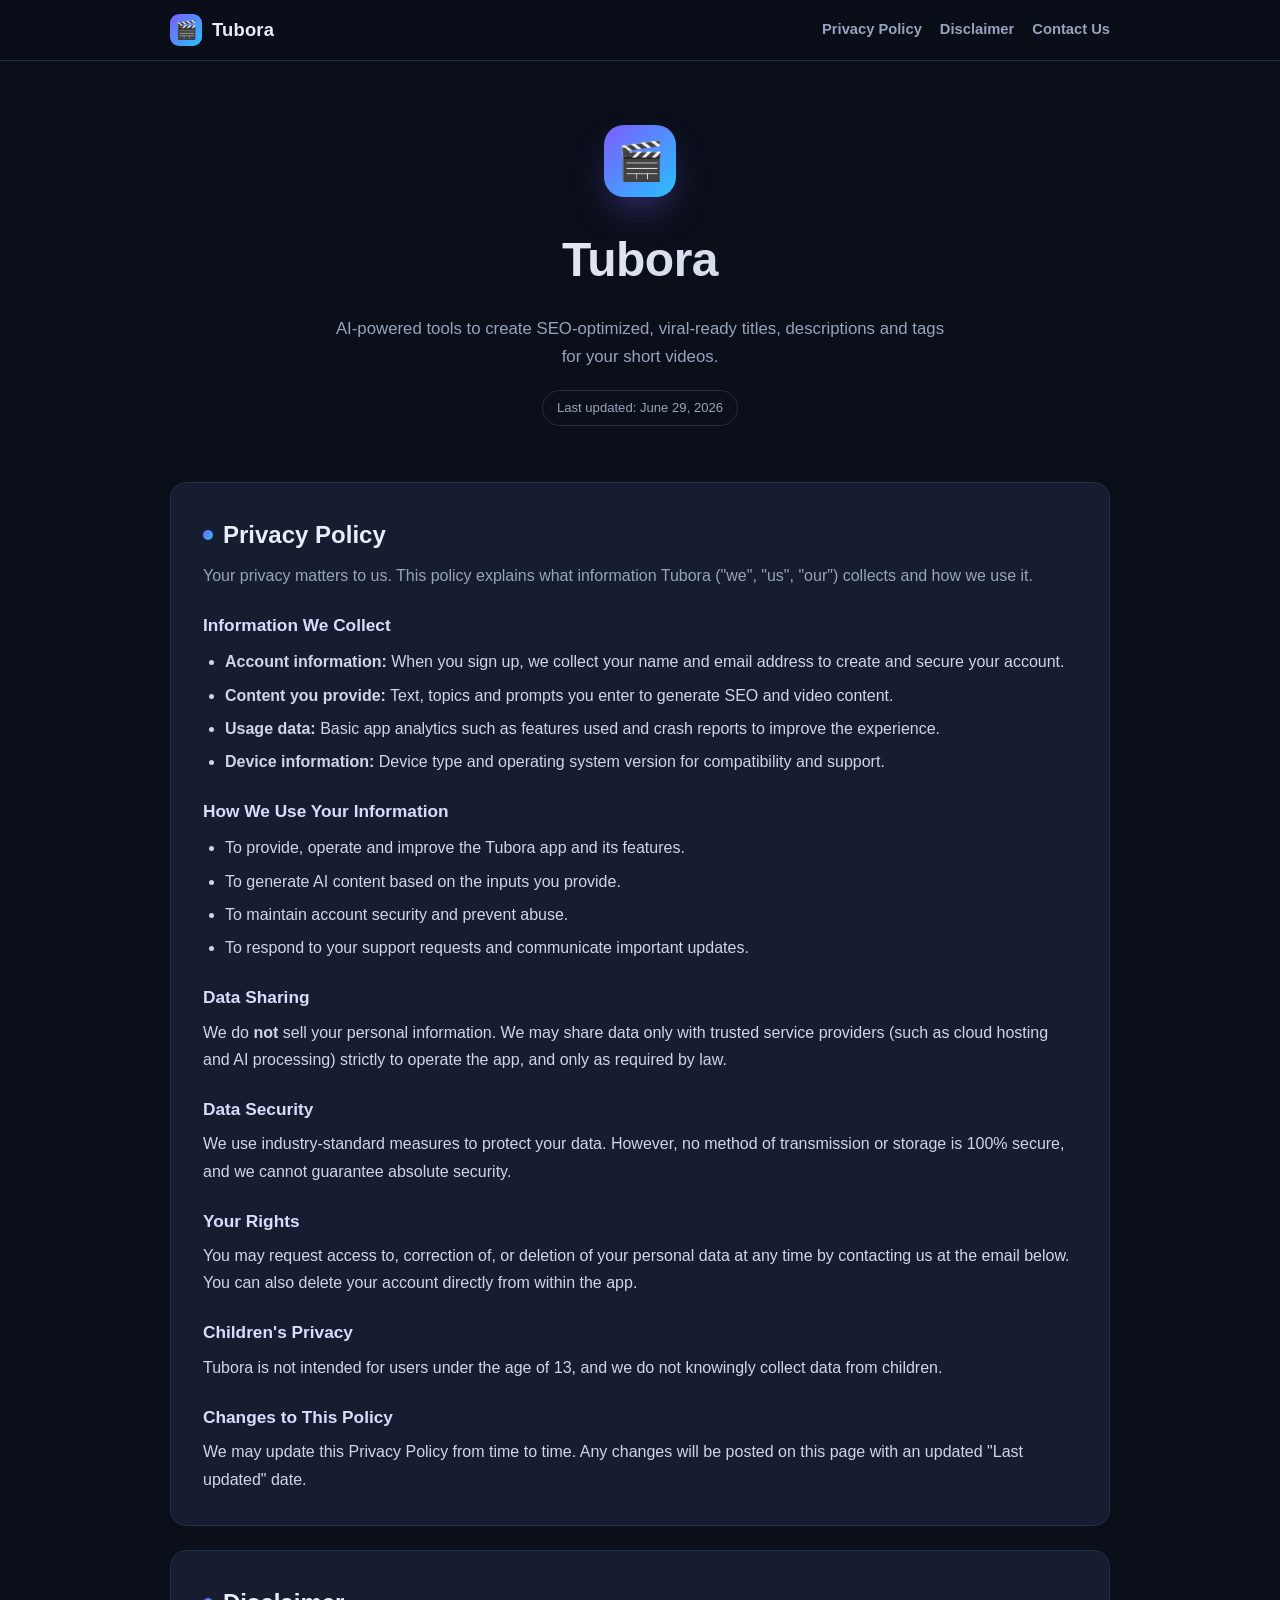
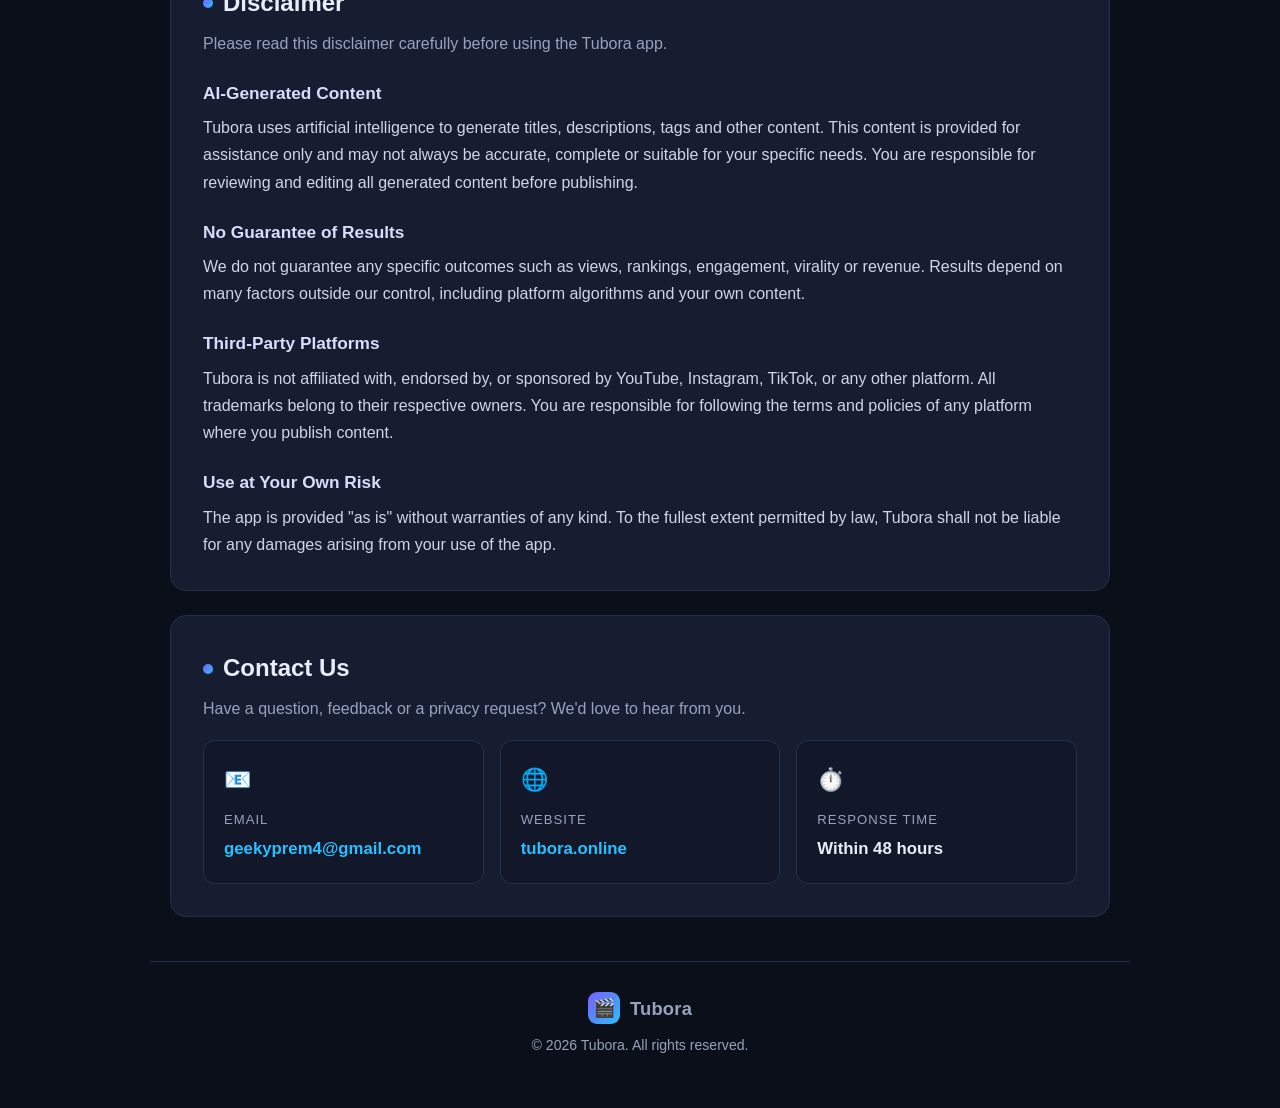
==== index.html @ b8949e13 "Initial commit: Tubora privacy policy, disclaimer & contact page" ====
<!DOCTYPE html>
<html lang="en">
<head>
  <meta charset="UTF-8" />
  <meta name="viewport" content="width=device-width, initial-scale=1.0" />
  <title>Tubora — Privacy Policy, Disclaimer & Contact</title>
  <meta name="description" content="Tubora official page — Privacy Policy, Disclaimer and Contact information for the Tubora app." />
  <link rel="icon" href="data:image/svg+xml,<svg xmlns='http://www.w3.org/2000/svg' viewBox='0 0 100 100'><text y='.9em' font-size='90'>🎬</text></svg>" />
  <style>
    :root {
      --bg: #0b0f1a;
      --bg-soft: #121829;
      --card: #161d31;
      --border: #243049;
      --text: #e8edf7;
      --muted: #97a3bd;
      --brand: #7c5cff;
      --brand-2: #28c0ff;
      --radius: 16px;
    }
    * { box-sizing: border-box; margin: 0; padding: 0; }
    html { scroll-behavior: smooth; }
    body {
      font-family: -apple-system, BlinkMacSystemFont, "Segoe UI", Roboto, Helvetica, Arial, sans-serif;
      background: var(--bg);
      color: var(--text);
      line-height: 1.7;
      -webkit-font-smoothing: antialiased;
    }
    a { color: var(--brand-2); text-decoration: none; }
    a:hover { text-decoration: underline; }

    /* Header / Nav */
    header {
      position: sticky;
      top: 0;
      z-index: 50;
      backdrop-filter: blur(12px);
      background: rgba(11, 15, 26, 0.78);
      border-bottom: 1px solid var(--border);
    }
    .nav {
      max-width: 980px;
      margin: 0 auto;
      padding: 14px 20px;
      display: flex;
      align-items: center;
      justify-content: space-between;
      gap: 16px;
    }
    .brand {
      display: flex;
      align-items: center;
      gap: 10px;
      font-weight: 800;
      font-size: 1.15rem;
      letter-spacing: 0.2px;
    }
    .brand .logo {
      width: 32px; height: 32px;
      border-radius: 9px;
      background: linear-gradient(135deg, var(--brand), var(--brand-2));
      display: grid; place-items: center;
      font-size: 18px;
    }
    .nav-links { display: flex; gap: 18px; flex-wrap: wrap; }
    .nav-links a { color: var(--muted); font-size: 0.92rem; font-weight: 600; }
    .nav-links a:hover { color: var(--text); text-decoration: none; }

    /* Hero */
    .hero {
      max-width: 980px;
      margin: 0 auto;
      padding: 64px 20px 36px;
      text-align: center;
    }
    .hero .logo-big {
      width: 72px; height: 72px;
      border-radius: 20px;
      background: linear-gradient(135deg, var(--brand), var(--brand-2));
      display: grid; place-items: center;
      font-size: 38px;
      margin: 0 auto 22px;
      box-shadow: 0 18px 40px -16px rgba(124, 92, 255, 0.7);
    }
    .hero h1 {
      font-size: clamp(2rem, 5vw, 3rem);
      font-weight: 800;
      letter-spacing: -0.5px;
      background: linear-gradient(135deg, #fff, #b9c4dd);
      -webkit-background-clip: text;
      background-clip: text;
      -webkit-text-fill-color: transparent;
    }
    .hero p {
      color: var(--muted);
      max-width: 620px;
      margin: 14px auto 0;
      font-size: 1.05rem;
    }
    .updated {
      display: inline-block;
      margin-top: 18px;
      padding: 6px 14px;
      border: 1px solid var(--border);
      border-radius: 999px;
      color: var(--muted);
      font-size: 0.82rem;
    }

    /* Sections */
    main { max-width: 980px; margin: 0 auto; padding: 20px; }
    section {
      background: var(--card);
      border: 1px solid var(--border);
      border-radius: var(--radius);
      padding: 32px;
      margin-bottom: 24px;
      scroll-margin-top: 90px;
    }
    section h2 {
      font-size: 1.5rem;
      margin-bottom: 6px;
      display: flex; align-items: center; gap: 10px;
    }
    section h2 .dot {
      width: 10px; height: 10px; border-radius: 50%;
      background: linear-gradient(135deg, var(--brand), var(--brand-2));
    }
    section h3 { margin: 22px 0 6px; font-size: 1.08rem; color: #d7defc; }
    section p, section li { color: #cdd6ea; }
    section ul { margin: 8px 0 8px 22px; }
    section li { margin-bottom: 6px; }
    .lead { color: var(--muted); margin-bottom: 8px; }

    /* Contact */
    .contact-grid {
      display: grid;
      grid-template-columns: repeat(auto-fit, minmax(220px, 1fr));
      gap: 16px;
      margin-top: 18px;
    }
    .contact-card {
      background: var(--bg-soft);
      border: 1px solid var(--border);
      border-radius: 12px;
      padding: 20px;
    }
    .contact-card .icon { font-size: 22px; margin-bottom: 10px; }
    .contact-card .label { color: var(--muted); font-size: 0.82rem; text-transform: uppercase; letter-spacing: 1px; }
    .contact-card .value { font-weight: 700; font-size: 1.05rem; margin-top: 4px; word-break: break-word; }

    footer {
      max-width: 980px;
      margin: 0 auto;
      padding: 30px 20px 50px;
      text-align: center;
      color: var(--muted);
      font-size: 0.88rem;
      border-top: 1px solid var(--border);
    }
    footer .brand { justify-content: center; margin-bottom: 10px; }
  </style>
</head>
<body>
  <header>
    <nav class="nav">
      <div class="brand">
        <span class="logo">🎬</span>
        <span>Tubora</span>
      </div>
      <div class="nav-links">
        <a href="#privacy">Privacy Policy</a>
        <a href="#disclaimer">Disclaimer</a>
        <a href="#contact">Contact Us</a>
      </div>
    </nav>
  </header>

  <div class="hero">
    <div class="logo-big">🎬</div>
    <h1>Tubora</h1>
    <p>AI-powered tools to create SEO-optimized, viral-ready titles, descriptions and tags for your short videos.</p>
    <span class="updated">Last updated: June 29, 2026</span>
  </div>

  <main>
    <!-- PRIVACY POLICY -->
    <section id="privacy">
      <h2><span class="dot"></span>Privacy Policy</h2>
      <p class="lead">Your privacy matters to us. This policy explains what information Tubora ("we", "us", "our") collects and how we use it.</p>

      <h3>Information We Collect</h3>
      <ul>
        <li><strong>Account information:</strong> When you sign up, we collect your name and email address to create and secure your account.</li>
        <li><strong>Content you provide:</strong> Text, topics and prompts you enter to generate SEO and video content.</li>
        <li><strong>Usage data:</strong> Basic app analytics such as features used and crash reports to improve the experience.</li>
        <li><strong>Device information:</strong> Device type and operating system version for compatibility and support.</li>
      </ul>

      <h3>How We Use Your Information</h3>
      <ul>
        <li>To provide, operate and improve the Tubora app and its features.</li>
        <li>To generate AI content based on the inputs you provide.</li>
        <li>To maintain account security and prevent abuse.</li>
        <li>To respond to your support requests and communicate important updates.</li>
      </ul>

      <h3>Data Sharing</h3>
      <p>We do <strong>not</strong> sell your personal information. We may share data only with trusted service providers (such as cloud hosting and AI processing) strictly to operate the app, and only as required by law.</p>

      <h3>Data Security</h3>
      <p>We use industry-standard measures to protect your data. However, no method of transmission or storage is 100% secure, and we cannot guarantee absolute security.</p>

      <h3>Your Rights</h3>
      <p>You may request access to, correction of, or deletion of your personal data at any time by contacting us at the email below. You can also delete your account directly from within the app.</p>

      <h3>Children's Privacy</h3>
      <p>Tubora is not intended for users under the age of 13, and we do not knowingly collect data from children.</p>

      <h3>Changes to This Policy</h3>
      <p>We may update this Privacy Policy from time to time. Any changes will be posted on this page with an updated "Last updated" date.</p>
    </section>

    <!-- DISCLAIMER -->
    <section id="disclaimer">
      <h2><span class="dot"></span>Disclaimer</h2>
      <p class="lead">Please read this disclaimer carefully before using the Tubora app.</p>

      <h3>AI-Generated Content</h3>
      <p>Tubora uses artificial intelligence to generate titles, descriptions, tags and other content. This content is provided for assistance only and may not always be accurate, complete or suitable for your specific needs. You are responsible for reviewing and editing all generated content before publishing.</p>

      <h3>No Guarantee of Results</h3>
      <p>We do not guarantee any specific outcomes such as views, rankings, engagement, virality or revenue. Results depend on many factors outside our control, including platform algorithms and your own content.</p>

      <h3>Third-Party Platforms</h3>
      <p>Tubora is not affiliated with, endorsed by, or sponsored by YouTube, Instagram, TikTok, or any other platform. All trademarks belong to their respective owners. You are responsible for following the terms and policies of any platform where you publish content.</p>

      <h3>Use at Your Own Risk</h3>
      <p>The app is provided "as is" without warranties of any kind. To the fullest extent permitted by law, Tubora shall not be liable for any damages arising from your use of the app.</p>
    </section>

    <!-- CONTACT US -->
    <section id="contact">
      <h2><span class="dot"></span>Contact Us</h2>
      <p class="lead">Have a question, feedback or a privacy request? We'd love to hear from you.</p>

      <div class="contact-grid">
        <div class="contact-card">
          <div class="icon">📧</div>
          <div class="label">Email</div>
          <div class="value"><a href="mailto:geekyprem4@gmail.com">geekyprem4@gmail.com</a></div>
        </div>
        <div class="contact-card">
          <div class="icon">🌐</div>
          <div class="label">Website</div>
          <div class="value"><a href="https://tubora.online">tubora.online</a></div>
        </div>
        <div class="contact-card">
          <div class="icon">⏱️</div>
          <div class="label">Response Time</div>
          <div class="value">Within 48 hours</div>
        </div>
      </div>
    </section>
  </main>

  <footer>
    <div class="brand">
      <span class="logo">🎬</span>
      <span>Tubora</span>
    </div>
    <p>&copy; 2026 Tubora. All rights reserved.</p>
  </footer>
</body>
</html>
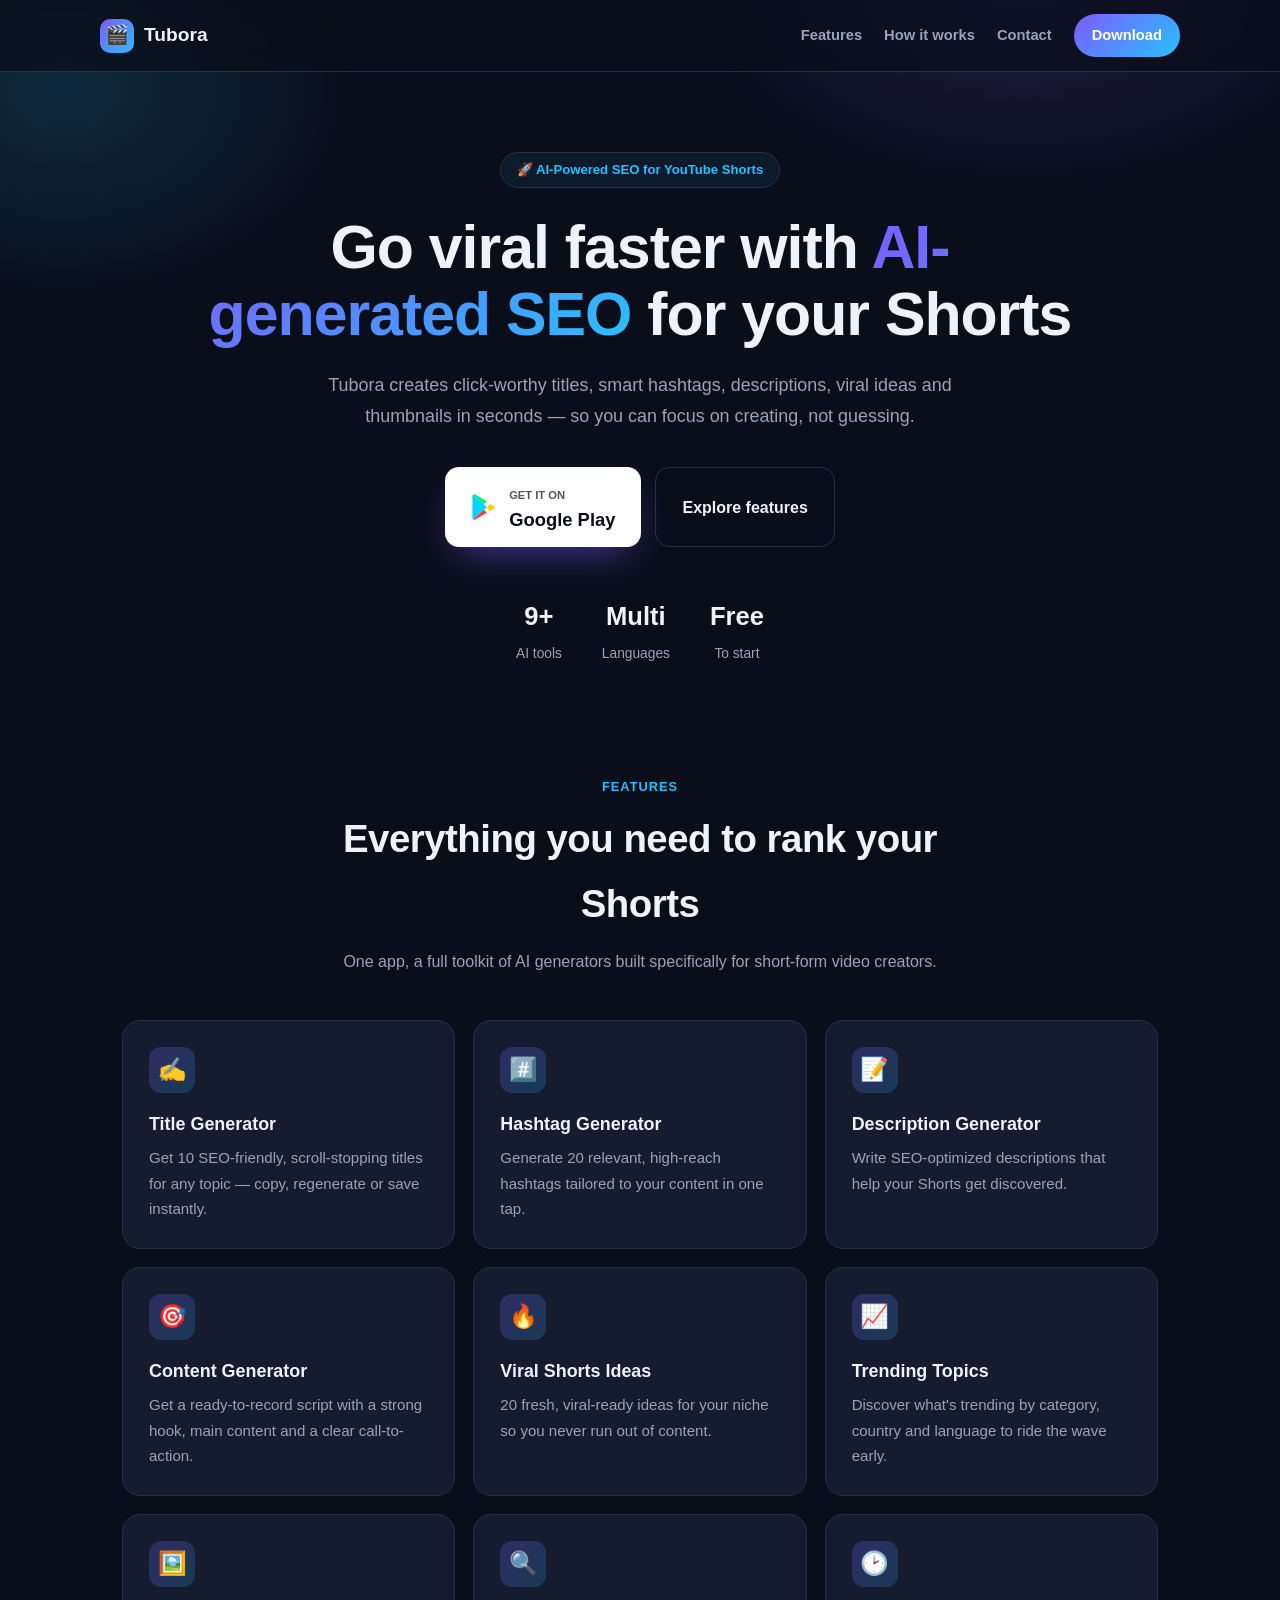
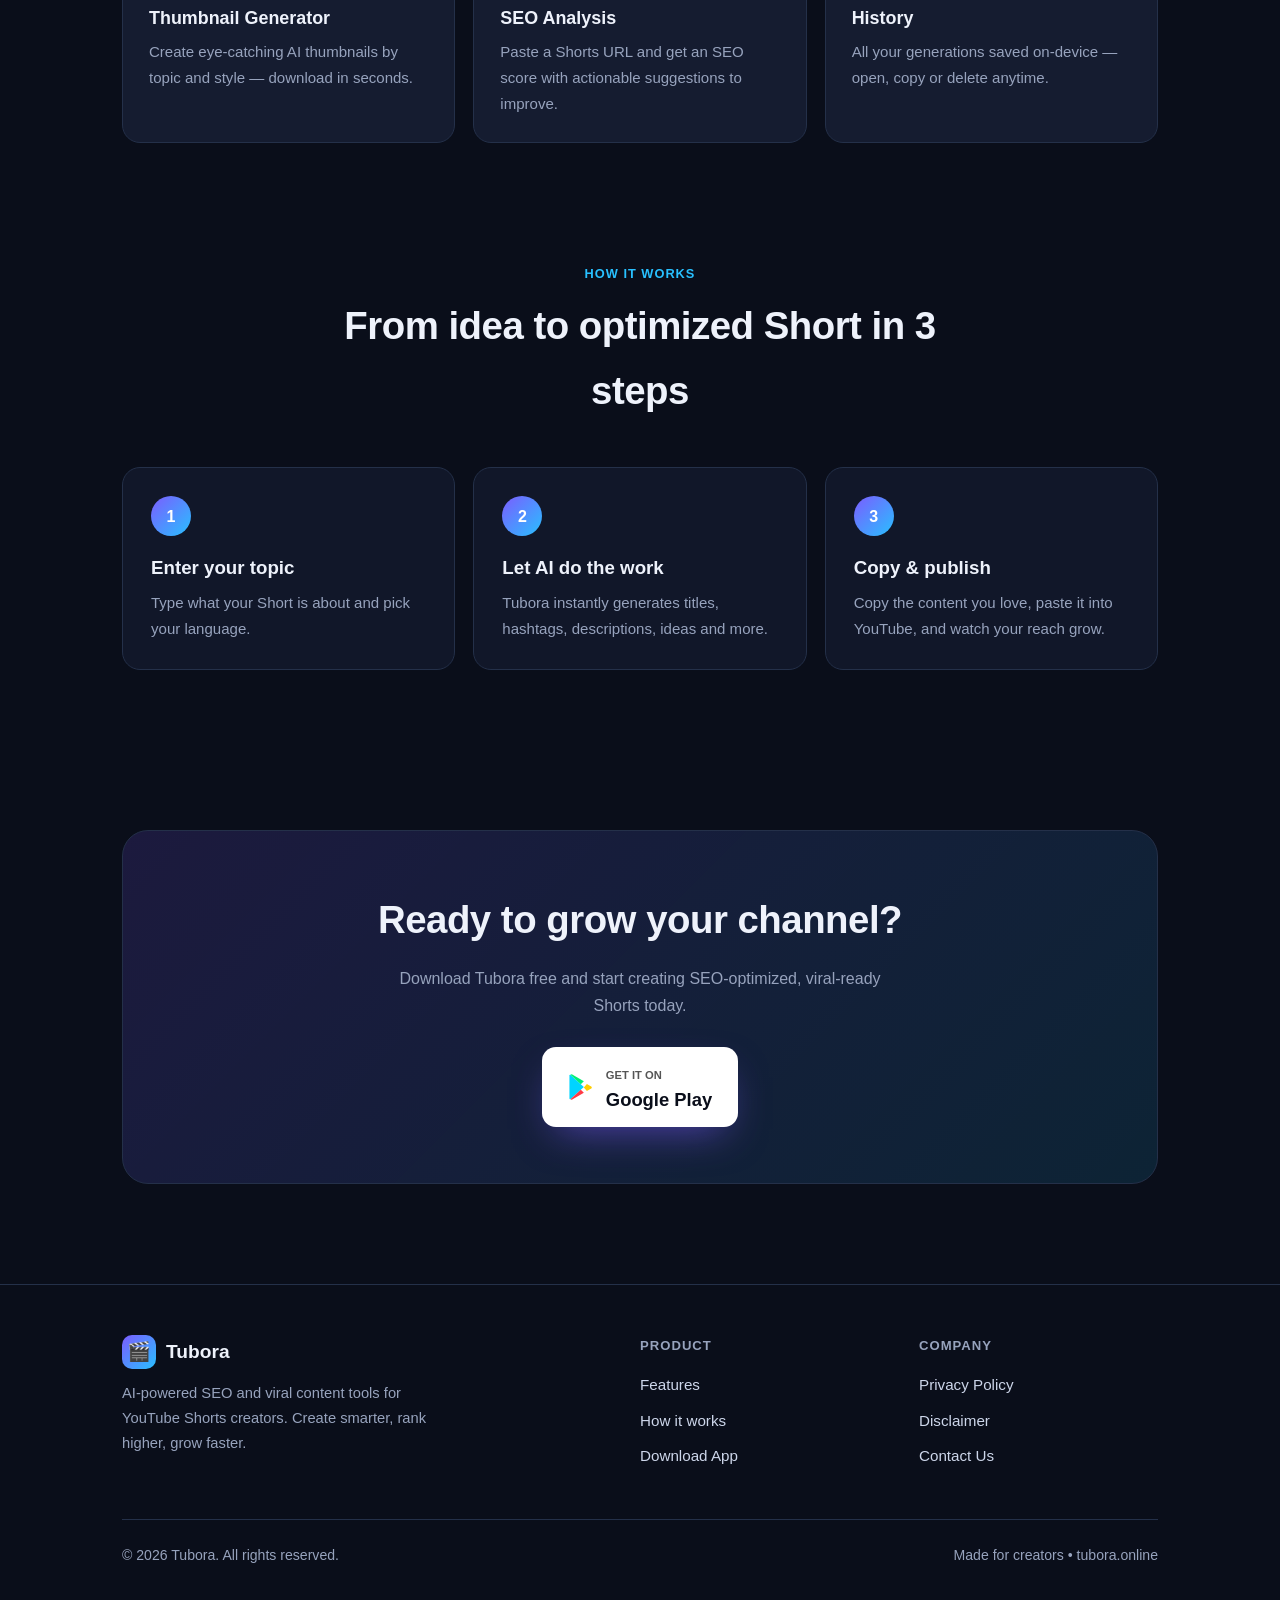
==== commit cfdba0dc: "Rebuild as proper landing page: app intro, features, Play Store button, footer links + legal pages" ====
--- a/index.html
+++ b/index.html
@@ -3,20 +3,23 @@
 <head>
   <meta charset="UTF-8" />
   <meta name="viewport" content="width=device-width, initial-scale=1.0" />
-  <title>Tubora — Privacy Policy, Disclaimer & Contact</title>
-  <meta name="description" content="Tubora official page — Privacy Policy, Disclaimer and Contact information for the Tubora app." />
+  <title>Tubora — AI SEO & Viral Content for YouTube Shorts</title>
+  <meta name="description" content="Tubora is an AI-powered app that generates SEO titles, hashtags, descriptions, viral ideas and thumbnails for YouTube Shorts creators. Download free on Google Play." />
+  <meta property="og:title" content="Tubora — AI SEO & Viral Content for Shorts" />
+  <meta property="og:description" content="Generate SEO titles, hashtags, descriptions, viral ideas & thumbnails with AI. Built for YouTube Shorts creators." />
+  <meta property="og:type" content="website" />
   <link rel="icon" href="data:image/svg+xml,<svg xmlns='http://www.w3.org/2000/svg' viewBox='0 0 100 100'><text y='.9em' font-size='90'>🎬</text></svg>" />
   <style>
     :root {
-      --bg: #0b0f1a;
-      --bg-soft: #121829;
-      --card: #161d31;
+      --bg: #0a0e1a;
+      --bg-soft: #111729;
+      --card: #151c30;
       --border: #243049;
-      --text: #e8edf7;
+      --text: #eef2fb;
       --muted: #97a3bd;
       --brand: #7c5cff;
       --brand-2: #28c0ff;
-      --radius: 16px;
+      --radius: 18px;
     }
     * { box-sizing: border-box; margin: 0; padding: 0; }
     html { scroll-behavior: smooth; }
@@ -26,251 +29,257 @@
       color: var(--text);
       line-height: 1.7;
       -webkit-font-smoothing: antialiased;
+      overflow-x: hidden;
     }
     a { color: var(--brand-2); text-decoration: none; }
     a:hover { text-decoration: underline; }
-
-    /* Header / Nav */
+    .wrap { max-width: 1080px; margin: 0 auto; padding: 0 22px; }
+
+    /* glow backgrounds */
+    body::before {
+      content: "";
+      position: fixed; inset: 0;
+      background:
+        radial-gradient(600px 400px at 80% -5%, rgba(124,92,255,0.22), transparent 60%),
+        radial-gradient(500px 360px at 5% 10%, rgba(40,192,255,0.16), transparent 60%);
+      pointer-events: none; z-index: 0;
+    }
+    header, main, footer { position: relative; z-index: 1; }
+
+    /* Header */
     header {
-      position: sticky;
-      top: 0;
-      z-index: 50;
+      position: sticky; top: 0; z-index: 50;
       backdrop-filter: blur(12px);
-      background: rgba(11, 15, 26, 0.78);
+      background: rgba(10, 14, 26, 0.72);
       border-bottom: 1px solid var(--border);
     }
     .nav {
-      max-width: 980px;
-      margin: 0 auto;
-      padding: 14px 20px;
-      display: flex;
-      align-items: center;
-      justify-content: space-between;
-      gap: 16px;
-    }
-    .brand {
-      display: flex;
-      align-items: center;
-      gap: 10px;
-      font-weight: 800;
-      font-size: 1.15rem;
-      letter-spacing: 0.2px;
-    }
+      display: flex; align-items: center; justify-content: space-between;
+      padding: 14px 0; gap: 16px;
+    }
+    .brand { display: flex; align-items: center; gap: 10px; font-weight: 800; font-size: 1.2rem; }
     .brand .logo {
-      width: 32px; height: 32px;
-      border-radius: 9px;
+      width: 34px; height: 34px; border-radius: 10px;
       background: linear-gradient(135deg, var(--brand), var(--brand-2));
-      display: grid; place-items: center;
-      font-size: 18px;
-    }
-    .nav-links { display: flex; gap: 18px; flex-wrap: wrap; }
+      display: grid; place-items: center; font-size: 19px;
+    }
+    .nav-links { display: flex; gap: 22px; align-items: center; }
     .nav-links a { color: var(--muted); font-size: 0.92rem; font-weight: 600; }
     .nav-links a:hover { color: var(--text); text-decoration: none; }
+    .nav-cta {
+      background: linear-gradient(135deg, var(--brand), var(--brand-2));
+      color: #fff !important; padding: 9px 18px; border-radius: 999px; font-weight: 700;
+    }
+    .nav-cta:hover { text-decoration: none; opacity: 0.92; }
+    @media (max-width: 640px){ .nav-links a:not(.nav-cta){ display:none; } }
 
     /* Hero */
-    .hero {
-      max-width: 980px;
-      margin: 0 auto;
-      padding: 64px 20px 36px;
-      text-align: center;
-    }
-    .hero .logo-big {
-      width: 72px; height: 72px;
-      border-radius: 20px;
+    .hero { text-align: center; padding: 80px 0 50px; }
+    .pill {
+      display: inline-block; padding: 6px 16px; border: 1px solid var(--border);
+      border-radius: 999px; color: var(--brand-2); font-size: 0.82rem; font-weight: 700;
+      background: rgba(40,192,255,0.07); margin-bottom: 26px;
+    }
+    .hero h1 {
+      font-size: clamp(2.2rem, 6vw, 3.8rem); font-weight: 850; line-height: 1.1;
+      letter-spacing: -1px; max-width: 880px; margin: 0 auto;
+    }
+    .hero h1 .grad {
       background: linear-gradient(135deg, var(--brand), var(--brand-2));
-      display: grid; place-items: center;
-      font-size: 38px;
-      margin: 0 auto 22px;
-      box-shadow: 0 18px 40px -16px rgba(124, 92, 255, 0.7);
-    }
-    .hero h1 {
-      font-size: clamp(2rem, 5vw, 3rem);
-      font-weight: 800;
-      letter-spacing: -0.5px;
-      background: linear-gradient(135deg, #fff, #b9c4dd);
-      -webkit-background-clip: text;
-      background-clip: text;
-      -webkit-text-fill-color: transparent;
-    }
-    .hero p {
-      color: var(--muted);
-      max-width: 620px;
-      margin: 14px auto 0;
-      font-size: 1.05rem;
-    }
-    .updated {
-      display: inline-block;
-      margin-top: 18px;
-      padding: 6px 14px;
-      border: 1px solid var(--border);
-      border-radius: 999px;
-      color: var(--muted);
-      font-size: 0.82rem;
-    }
+      -webkit-background-clip: text; background-clip: text; -webkit-text-fill-color: transparent;
+    }
+    .hero p.sub {
+      color: var(--muted); max-width: 640px; margin: 22px auto 0; font-size: 1.12rem;
+    }
+    .cta-row { display: flex; gap: 14px; justify-content: center; flex-wrap: wrap; margin-top: 36px; }
+    .play-btn {
+      display: inline-flex; align-items: center; gap: 12px;
+      background: #fff; color: #0a0e1a; padding: 13px 26px; border-radius: 14px;
+      font-weight: 700; box-shadow: 0 16px 40px -14px rgba(124,92,255,0.6);
+      transition: transform .15s ease;
+    }
+    .play-btn:hover { text-decoration: none; transform: translateY(-2px); }
+    .play-btn svg { width: 26px; height: 26px; }
+    .play-btn .small { font-size: 0.7rem; font-weight: 600; color: #555; line-height: 1; }
+    .play-btn .big { font-size: 1.15rem; font-weight: 800; line-height: 1.1; }
+    .ghost-btn {
+      display: inline-flex; align-items: center; padding: 13px 26px; border-radius: 14px;
+      border: 1px solid var(--border); color: var(--text); font-weight: 700;
+    }
+    .ghost-btn:hover { text-decoration: none; border-color: var(--brand); }
+    .hero-stats { display: flex; gap: 40px; justify-content: center; flex-wrap: wrap; margin-top: 48px; }
+    .hero-stats .s b { font-size: 1.6rem; font-weight: 850; display: block; }
+    .hero-stats .s span { color: var(--muted); font-size: 0.86rem; }
 
     /* Sections */
-    main { max-width: 980px; margin: 0 auto; padding: 20px; }
-    section {
-      background: var(--card);
-      border: 1px solid var(--border);
-      border-radius: var(--radius);
-      padding: 32px;
-      margin-bottom: 24px;
-      scroll-margin-top: 90px;
-    }
-    section h2 {
-      font-size: 1.5rem;
-      margin-bottom: 6px;
-      display: flex; align-items: center; gap: 10px;
-    }
-    section h2 .dot {
-      width: 10px; height: 10px; border-radius: 50%;
-      background: linear-gradient(135deg, var(--brand), var(--brand-2));
-    }
-    section h3 { margin: 22px 0 6px; font-size: 1.08rem; color: #d7defc; }
-    section p, section li { color: #cdd6ea; }
-    section ul { margin: 8px 0 8px 22px; }
-    section li { margin-bottom: 6px; }
-    .lead { color: var(--muted); margin-bottom: 8px; }
-
-    /* Contact */
-    .contact-grid {
-      display: grid;
-      grid-template-columns: repeat(auto-fit, minmax(220px, 1fr));
-      gap: 16px;
-      margin-top: 18px;
-    }
-    .contact-card {
-      background: var(--bg-soft);
-      border: 1px solid var(--border);
-      border-radius: 12px;
-      padding: 20px;
-    }
-    .contact-card .icon { font-size: 22px; margin-bottom: 10px; }
-    .contact-card .label { color: var(--muted); font-size: 0.82rem; text-transform: uppercase; letter-spacing: 1px; }
-    .contact-card .value { font-weight: 700; font-size: 1.05rem; margin-top: 4px; word-break: break-word; }
-
-    footer {
-      max-width: 980px;
-      margin: 0 auto;
-      padding: 30px 20px 50px;
-      text-align: center;
-      color: var(--muted);
-      font-size: 0.88rem;
-      border-top: 1px solid var(--border);
-    }
-    footer .brand { justify-content: center; margin-bottom: 10px; }
+    section { padding: 60px 0; }
+    .sec-head { text-align: center; max-width: 640px; margin: 0 auto 44px; }
+    .sec-head .tag { color: var(--brand-2); font-weight: 700; letter-spacing: 1px; text-transform: uppercase; font-size: 0.8rem; }
+    .sec-head h2 { font-size: clamp(1.7rem, 4vw, 2.4rem); font-weight: 800; margin-top: 8px; letter-spacing: -0.5px; }
+    .sec-head p { color: var(--muted); margin-top: 12px; }
+
+    /* Features grid */
+    .grid { display: grid; grid-template-columns: repeat(auto-fit, minmax(260px, 1fr)); gap: 18px; }
+    .feature {
+      background: var(--card); border: 1px solid var(--border); border-radius: var(--radius);
+      padding: 26px; transition: transform .15s ease, border-color .15s ease;
+    }
+    .feature:hover { transform: translateY(-4px); border-color: var(--brand); }
+    .feature .ic {
+      width: 46px; height: 46px; border-radius: 12px; display: grid; place-items: center;
+      font-size: 23px; margin-bottom: 16px;
+      background: linear-gradient(135deg, rgba(124,92,255,0.25), rgba(40,192,255,0.18));
+    }
+    .feature h3 { font-size: 1.12rem; margin-bottom: 6px; }
+    .feature p { color: var(--muted); font-size: 0.94rem; }
+
+    /* How it works */
+    .steps { display: grid; grid-template-columns: repeat(auto-fit, minmax(240px, 1fr)); gap: 18px; }
+    .step { background: var(--bg-soft); border: 1px solid var(--border); border-radius: var(--radius); padding: 28px; }
+    .step .num {
+      width: 40px; height: 40px; border-radius: 50%; display: grid; place-items: center;
+      font-weight: 800; background: linear-gradient(135deg, var(--brand), var(--brand-2)); color: #fff;
+      margin-bottom: 16px;
+    }
+    .step h3 { margin-bottom: 6px; }
+    .step p { color: var(--muted); font-size: 0.94rem; }
+
+    /* Final CTA */
+    .final-cta {
+      text-align: center; background: linear-gradient(135deg, rgba(124,92,255,0.16), rgba(40,192,255,0.12));
+      border: 1px solid var(--border); border-radius: 26px; padding: 56px 24px; margin: 40px 0;
+    }
+    .final-cta h2 { font-size: clamp(1.7rem, 4vw, 2.4rem); font-weight: 850; letter-spacing: -0.5px; }
+    .final-cta p { color: var(--muted); margin: 12px auto 28px; max-width: 520px; }
+
+    /* Footer */
+    footer { border-top: 1px solid var(--border); padding: 50px 0 40px; }
+    .foot-grid { display: grid; grid-template-columns: 2fr 1fr 1fr; gap: 40px; }
+    @media (max-width: 700px){ .foot-grid { grid-template-columns: 1fr; gap: 28px; } }
+    .foot-grid p.about { color: var(--muted); margin-top: 12px; max-width: 320px; font-size: 0.92rem; }
+    .foot-col h4 { font-size: 0.82rem; text-transform: uppercase; letter-spacing: 1px; color: var(--muted); margin-bottom: 14px; }
+    .foot-col a { display: block; color: #cdd6ea; margin-bottom: 10px; font-size: 0.95rem; }
+    .foot-col a:hover { color: var(--brand-2); text-decoration: none; }
+    .foot-bottom {
+      border-top: 1px solid var(--border); margin-top: 40px; padding-top: 24px;
+      display: flex; justify-content: space-between; flex-wrap: wrap; gap: 10px;
+      color: var(--muted); font-size: 0.88rem;
+    }
   </style>
 </head>
 <body>
   <header>
-    <nav class="nav">
-      <div class="brand">
-        <span class="logo">🎬</span>
-        <span>Tubora</span>
-      </div>
-      <div class="nav-links">
-        <a href="#privacy">Privacy Policy</a>
-        <a href="#disclaimer">Disclaimer</a>
-        <a href="#contact">Contact Us</a>
-      </div>
-    </nav>
+    <div class="wrap nav">
+      <div class="brand"><span class="logo">🎬</span><span>Tubora</span></div>
+      <nav class="nav-links">
+        <a href="#features">Features</a>
+        <a href="#how">How it works</a>
+        <a href="contact.html">Contact</a>
+        <a class="nav-cta" href="https://play.google.com/store/apps/details?id=com.shortseo.short_seo_ai">Download</a>
+      </nav>
+    </div>
   </header>
 
-  <div class="hero">
-    <div class="logo-big">🎬</div>
-    <h1>Tubora</h1>
-    <p>AI-powered tools to create SEO-optimized, viral-ready titles, descriptions and tags for your short videos.</p>
-    <span class="updated">Last updated: June 29, 2026</span>
-  </div>
-
   <main>
-    <!-- PRIVACY POLICY -->
-    <section id="privacy">
-      <h2><span class="dot"></span>Privacy Policy</h2>
-      <p class="lead">Your privacy matters to us. This policy explains what information Tubora ("we", "us", "our") collects and how we use it.</p>
-
-      <h3>Information We Collect</h3>
-      <ul>
-        <li><strong>Account information:</strong> When you sign up, we collect your name and email address to create and secure your account.</li>
-        <li><strong>Content you provide:</strong> Text, topics and prompts you enter to generate SEO and video content.</li>
-        <li><strong>Usage data:</strong> Basic app analytics such as features used and crash reports to improve the experience.</li>
-        <li><strong>Device information:</strong> Device type and operating system version for compatibility and support.</li>
-      </ul>
-
-      <h3>How We Use Your Information</h3>
-      <ul>
-        <li>To provide, operate and improve the Tubora app and its features.</li>
-        <li>To generate AI content based on the inputs you provide.</li>
-        <li>To maintain account security and prevent abuse.</li>
-        <li>To respond to your support requests and communicate important updates.</li>
-      </ul>
-
-      <h3>Data Sharing</h3>
-      <p>We do <strong>not</strong> sell your personal information. We may share data only with trusted service providers (such as cloud hosting and AI processing) strictly to operate the app, and only as required by law.</p>
-
-      <h3>Data Security</h3>
-      <p>We use industry-standard measures to protect your data. However, no method of transmission or storage is 100% secure, and we cannot guarantee absolute security.</p>
-
-      <h3>Your Rights</h3>
-      <p>You may request access to, correction of, or deletion of your personal data at any time by contacting us at the email below. You can also delete your account directly from within the app.</p>
-
-      <h3>Children's Privacy</h3>
-      <p>Tubora is not intended for users under the age of 13, and we do not knowingly collect data from children.</p>
-
-      <h3>Changes to This Policy</h3>
-      <p>We may update this Privacy Policy from time to time. Any changes will be posted on this page with an updated "Last updated" date.</p>
-    </section>
-
-    <!-- DISCLAIMER -->
-    <section id="disclaimer">
-      <h2><span class="dot"></span>Disclaimer</h2>
-      <p class="lead">Please read this disclaimer carefully before using the Tubora app.</p>
-
-      <h3>AI-Generated Content</h3>
-      <p>Tubora uses artificial intelligence to generate titles, descriptions, tags and other content. This content is provided for assistance only and may not always be accurate, complete or suitable for your specific needs. You are responsible for reviewing and editing all generated content before publishing.</p>
-
-      <h3>No Guarantee of Results</h3>
-      <p>We do not guarantee any specific outcomes such as views, rankings, engagement, virality or revenue. Results depend on many factors outside our control, including platform algorithms and your own content.</p>
-
-      <h3>Third-Party Platforms</h3>
-      <p>Tubora is not affiliated with, endorsed by, or sponsored by YouTube, Instagram, TikTok, or any other platform. All trademarks belong to their respective owners. You are responsible for following the terms and policies of any platform where you publish content.</p>
-
-      <h3>Use at Your Own Risk</h3>
-      <p>The app is provided "as is" without warranties of any kind. To the fullest extent permitted by law, Tubora shall not be liable for any damages arising from your use of the app.</p>
-    </section>
-
-    <!-- CONTACT US -->
-    <section id="contact">
-      <h2><span class="dot"></span>Contact Us</h2>
-      <p class="lead">Have a question, feedback or a privacy request? We'd love to hear from you.</p>
-
-      <div class="contact-grid">
-        <div class="contact-card">
-          <div class="icon">📧</div>
-          <div class="label">Email</div>
-          <div class="value"><a href="mailto:geekyprem4@gmail.com">geekyprem4@gmail.com</a></div>
-        </div>
-        <div class="contact-card">
-          <div class="icon">🌐</div>
-          <div class="label">Website</div>
-          <div class="value"><a href="https://tubora.online">tubora.online</a></div>
-        </div>
-        <div class="contact-card">
-          <div class="icon">⏱️</div>
-          <div class="label">Response Time</div>
-          <div class="value">Within 48 hours</div>
+    <!-- HERO -->
+    <section class="hero">
+      <div class="wrap">
+        <span class="pill">🚀 AI-Powered SEO for YouTube Shorts</span>
+        <h1>Go viral faster with <span class="grad">AI-generated SEO</span> for your Shorts</h1>
+        <p class="sub">Tubora creates click-worthy titles, smart hashtags, descriptions, viral ideas and thumbnails in seconds — so you can focus on creating, not guessing.</p>
+        <div class="cta-row">
+          <a class="play-btn" href="https://play.google.com/store/apps/details?id=com.shortseo.short_seo_ai">
+            <svg viewBox="0 0 512 512" aria-hidden="true"><path fill="#00d4ff" d="M47 16 312 256 47 496c-9 5-19-2-19-13V29c0-11 10-18 19-13z"/><path fill="#00f076" d="M47 16l205 186 60-60L84 8C72 1 58 5 47 16z"/><path fill="#ff3a44" d="M47 496l205-186 60 60-228 132c-12 7-26 3-37-6z"/><path fill="#ffce00" d="M372 196l85 49c16 9 16 33 0 42l-85 49-60-70 60-70z"/></svg>
+            <span style="text-align:left"><span class="small">GET IT ON</span><br><span class="big">Google Play</span></span>
+          </a>
+          <a class="ghost-btn" href="#features">Explore features</a>
+        </div>
+        <div class="hero-stats">
+          <div class="s"><b>9+</b><span>AI tools</span></div>
+          <div class="s"><b>Multi</b><span>Languages</span></div>
+          <div class="s"><b>Free</b><span>To start</span></div>
+        </div>
+      </div>
+    </section>
+
+    <!-- FEATURES -->
+    <section id="features">
+      <div class="wrap">
+        <div class="sec-head">
+          <div class="tag">Features</div>
+          <h2>Everything you need to rank your Shorts</h2>
+          <p>One app, a full toolkit of AI generators built specifically for short-form video creators.</p>
+        </div>
+        <div class="grid">
+          <div class="feature"><div class="ic">✍️</div><h3>Title Generator</h3><p>Get 10 SEO-friendly, scroll-stopping titles for any topic — copy, regenerate or save instantly.</p></div>
+          <div class="feature"><div class="ic">#️⃣</div><h3>Hashtag Generator</h3><p>Generate 20 relevant, high-reach hashtags tailored to your content in one tap.</p></div>
+          <div class="feature"><div class="ic">📝</div><h3>Description Generator</h3><p>Write SEO-optimized descriptions that help your Shorts get discovered.</p></div>
+          <div class="feature"><div class="ic">🎯</div><h3>Content Generator</h3><p>Get a ready-to-record script with a strong hook, main content and a clear call-to-action.</p></div>
+          <div class="feature"><div class="ic">🔥</div><h3>Viral Shorts Ideas</h3><p>20 fresh, viral-ready ideas for your niche so you never run out of content.</p></div>
+          <div class="feature"><div class="ic">📈</div><h3>Trending Topics</h3><p>Discover what's trending by category, country and language to ride the wave early.</p></div>
+          <div class="feature"><div class="ic">🖼️</div><h3>Thumbnail Generator</h3><p>Create eye-catching AI thumbnails by topic and style — download in seconds.</p></div>
+          <div class="feature"><div class="ic">🔍</div><h3>SEO Analysis</h3><p>Paste a Shorts URL and get an SEO score with actionable suggestions to improve.</p></div>
+          <div class="feature"><div class="ic">🕑</div><h3>History</h3><p>All your generations saved on-device — open, copy or delete anytime.</p></div>
+        </div>
+      </div>
+    </section>
+
+    <!-- HOW IT WORKS -->
+    <section id="how">
+      <div class="wrap">
+        <div class="sec-head">
+          <div class="tag">How it works</div>
+          <h2>From idea to optimized Short in 3 steps</h2>
+        </div>
+        <div class="steps">
+          <div class="step"><div class="num">1</div><h3>Enter your topic</h3><p>Type what your Short is about and pick your language.</p></div>
+          <div class="step"><div class="num">2</div><h3>Let AI do the work</h3><p>Tubora instantly generates titles, hashtags, descriptions, ideas and more.</p></div>
+          <div class="step"><div class="num">3</div><h3>Copy & publish</h3><p>Copy the content you love, paste it into YouTube, and watch your reach grow.</p></div>
+        </div>
+      </div>
+    </section>
+
+    <!-- FINAL CTA -->
+    <section>
+      <div class="wrap">
+        <div class="final-cta">
+          <h2>Ready to grow your channel?</h2>
+          <p>Download Tubora free and start creating SEO-optimized, viral-ready Shorts today.</p>
+          <a class="play-btn" href="https://play.google.com/store/apps/details?id=com.shortseo.short_seo_ai" style="margin:0 auto;">
+            <svg viewBox="0 0 512 512" aria-hidden="true"><path fill="#00d4ff" d="M47 16 312 256 47 496c-9 5-19-2-19-13V29c0-11 10-18 19-13z"/><path fill="#00f076" d="M47 16l205 186 60-60L84 8C72 1 58 5 47 16z"/><path fill="#ff3a44" d="M47 496l205-186 60 60-228 132c-12 7-26 3-37-6z"/><path fill="#ffce00" d="M372 196l85 49c16 9 16 33 0 42l-85 49-60-70 60-70z"/></svg>
+            <span style="text-align:left"><span class="small">GET IT ON</span><br><span class="big">Google Play</span></span>
+          </a>
         </div>
       </div>
     </section>
   </main>
 
+  <!-- FOOTER -->
   <footer>
-    <div class="brand">
-      <span class="logo">🎬</span>
-      <span>Tubora</span>
+    <div class="wrap">
+      <div class="foot-grid">
+        <div>
+          <div class="brand"><span class="logo">🎬</span><span>Tubora</span></div>
+          <p class="about">AI-powered SEO and viral content tools for YouTube Shorts creators. Create smarter, rank higher, grow faster.</p>
+        </div>
+        <div class="foot-col">
+          <h4>Product</h4>
+          <a href="#features">Features</a>
+          <a href="#how">How it works</a>
+          <a href="https://play.google.com/store/apps/details?id=com.shortseo.short_seo_ai">Download App</a>
+        </div>
+        <div class="foot-col">
+          <h4>Company</h4>
+          <a href="privacy.html">Privacy Policy</a>
+          <a href="disclaimer.html">Disclaimer</a>
+          <a href="contact.html">Contact Us</a>
+        </div>
+      </div>
+      <div class="foot-bottom">
+        <span>&copy; 2026 Tubora. All rights reserved.</span>
+        <span>Made for creators • tubora.online</span>
+      </div>
     </div>
-    <p>&copy; 2026 Tubora. All rights reserved.</p>
   </footer>
 </body>
 </html>
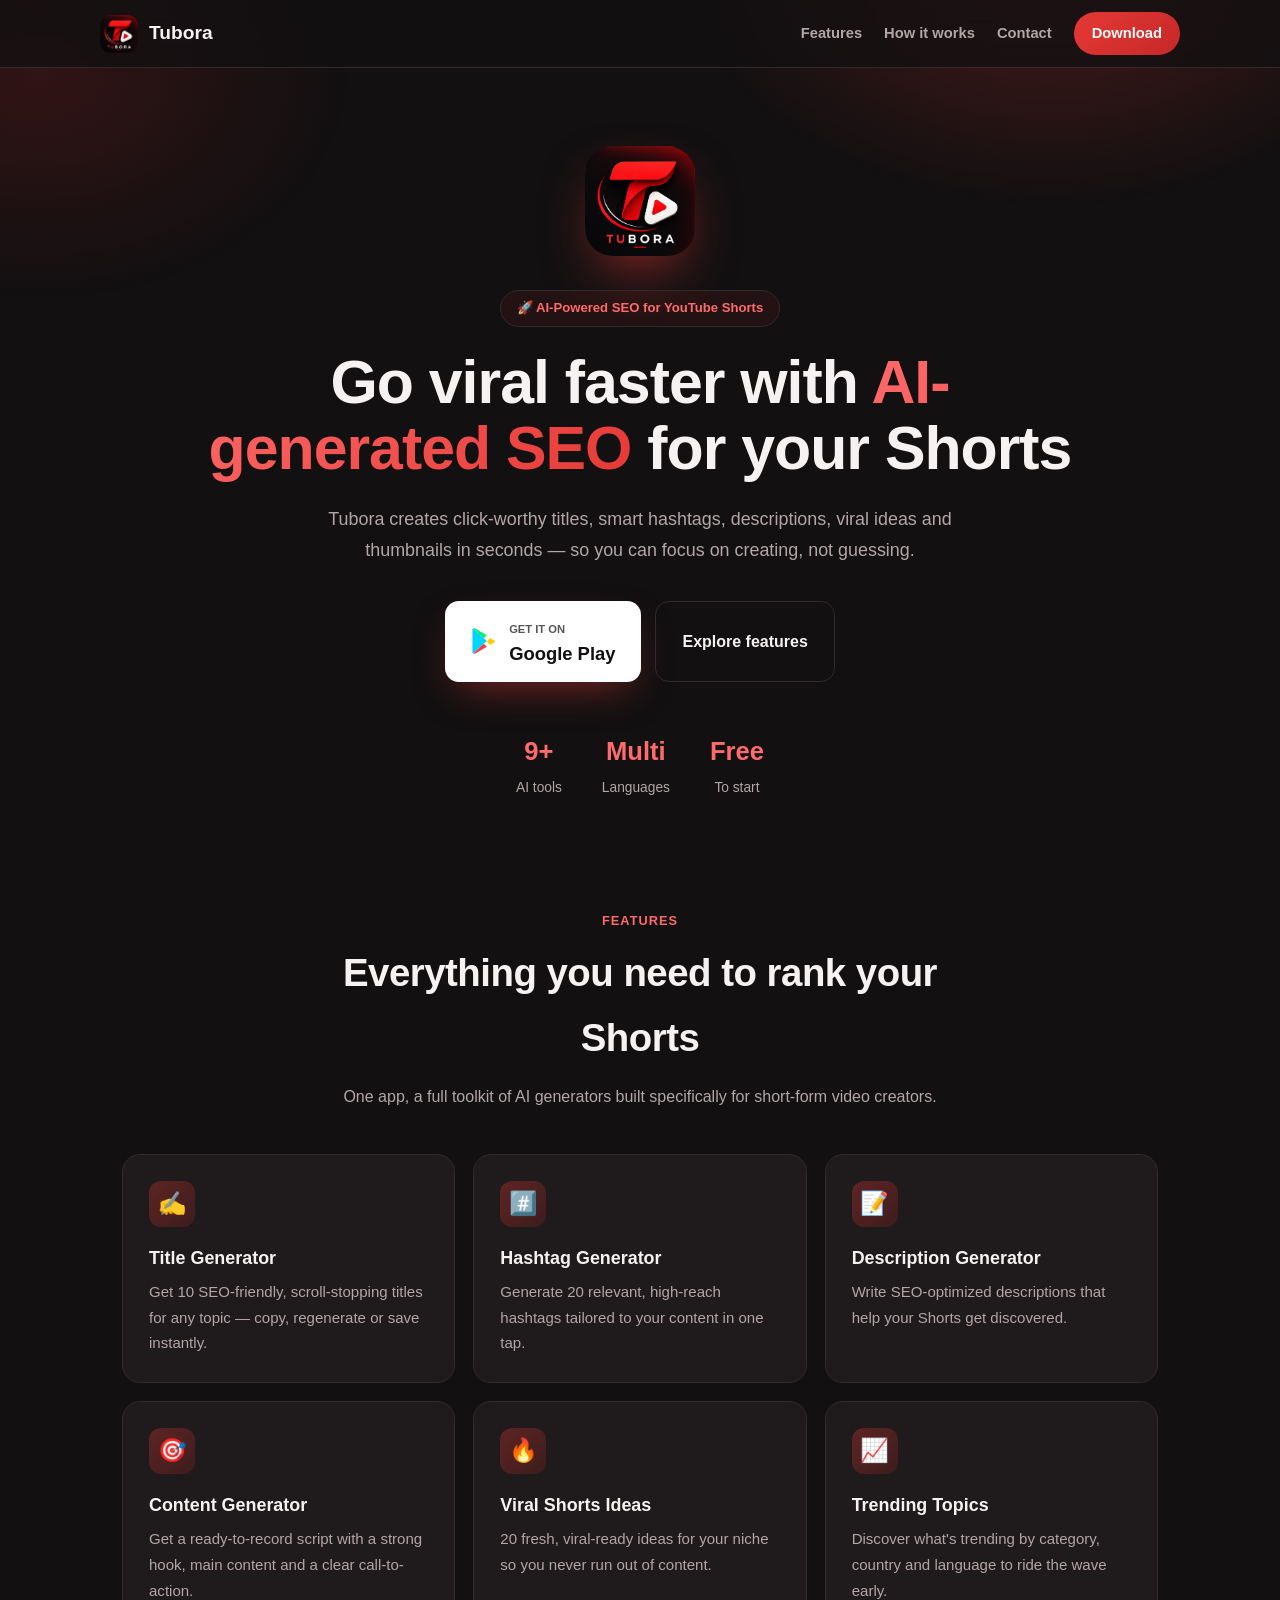
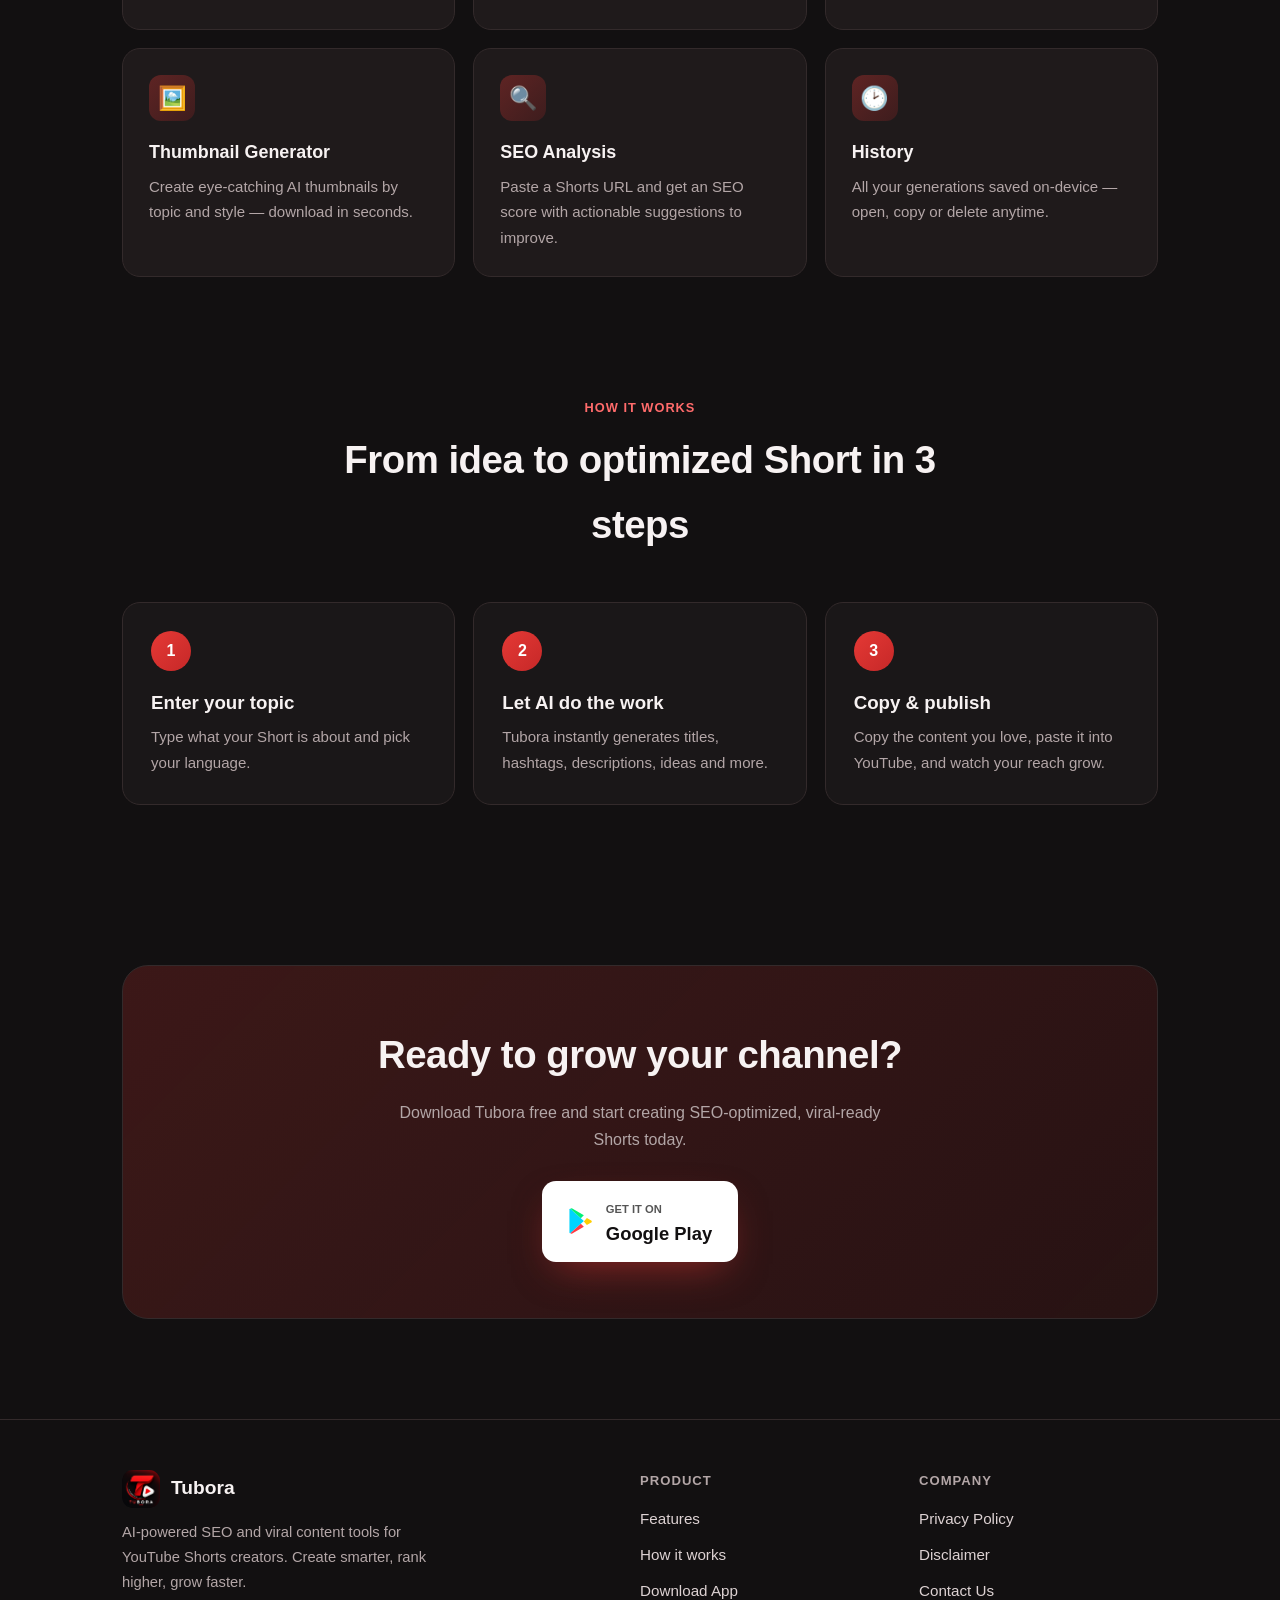
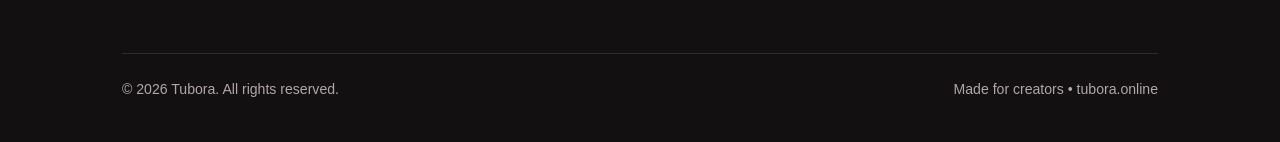
==== commit 2c59698c: "Match app theme: red color palette + real Tubora app logo across all pages" ====
--- a/index.html
+++ b/index.html
@@ -8,17 +8,21 @@
   <meta property="og:title" content="Tubora — AI SEO & Viral Content for Shorts" />
   <meta property="og:description" content="Generate SEO titles, hashtags, descriptions, viral ideas & thumbnails with AI. Built for YouTube Shorts creators." />
   <meta property="og:type" content="website" />
-  <link rel="icon" href="data:image/svg+xml,<svg xmlns='http://www.w3.org/2000/svg' viewBox='0 0 100 100'><text y='.9em' font-size='90'>🎬</text></svg>" />
+  <meta property="og:image" content="logo.png" />
+  <meta name="theme-color" content="#121011" />
+  <link rel="icon" href="logo.png" />
+  <link rel="apple-touch-icon" href="logo.png" />
   <style>
     :root {
-      --bg: #0a0e1a;
-      --bg-soft: #111729;
-      --card: #151c30;
-      --border: #243049;
-      --text: #eef2fb;
-      --muted: #97a3bd;
-      --brand: #7c5cff;
-      --brand-2: #28c0ff;
+      --bg: #121011;
+      --bg-soft: #1a1718;
+      --card: #1f1a1b;
+      --border: #332a2b;
+      --text: #f7f2f2;
+      --muted: #b3a6a7;
+      --brand: #E53935;
+      --brand-dark: #C62828;
+      --brand-light: #FF6B6B;
       --radius: 18px;
     }
     * { box-sizing: border-box; margin: 0; padding: 0; }
@@ -31,17 +35,16 @@
       -webkit-font-smoothing: antialiased;
       overflow-x: hidden;
     }
-    a { color: var(--brand-2); text-decoration: none; }
+    a { color: var(--brand-light); text-decoration: none; }
     a:hover { text-decoration: underline; }
     .wrap { max-width: 1080px; margin: 0 auto; padding: 0 22px; }
 
-    /* glow backgrounds */
     body::before {
       content: "";
       position: fixed; inset: 0;
       background:
-        radial-gradient(600px 400px at 80% -5%, rgba(124,92,255,0.22), transparent 60%),
-        radial-gradient(500px 360px at 5% 10%, rgba(40,192,255,0.16), transparent 60%);
+        radial-gradient(620px 420px at 82% -5%, rgba(229,57,53,0.28), transparent 60%),
+        radial-gradient(520px 380px at 3% 8%, rgba(198,40,40,0.18), transparent 60%);
       pointer-events: none; z-index: 0;
     }
     header, main, footer { position: relative; z-index: 1; }
@@ -50,52 +53,45 @@
     header {
       position: sticky; top: 0; z-index: 50;
       backdrop-filter: blur(12px);
-      background: rgba(10, 14, 26, 0.72);
+      background: rgba(18, 16, 17, 0.78);
       border-bottom: 1px solid var(--border);
     }
-    .nav {
-      display: flex; align-items: center; justify-content: space-between;
-      padding: 14px 0; gap: 16px;
-    }
-    .brand { display: flex; align-items: center; gap: 10px; font-weight: 800; font-size: 1.2rem; }
-    .brand .logo {
-      width: 34px; height: 34px; border-radius: 10px;
-      background: linear-gradient(135deg, var(--brand), var(--brand-2));
-      display: grid; place-items: center; font-size: 19px;
-    }
+    .nav { display: flex; align-items: center; justify-content: space-between; padding: 12px 0; gap: 16px; }
+    .brand { display: flex; align-items: center; gap: 11px; font-weight: 800; font-size: 1.2rem; color: var(--text); }
+    .brand:hover { text-decoration: none; }
+    .brand img { width: 38px; height: 38px; border-radius: 11px; }
     .nav-links { display: flex; gap: 22px; align-items: center; }
     .nav-links a { color: var(--muted); font-size: 0.92rem; font-weight: 600; }
     .nav-links a:hover { color: var(--text); text-decoration: none; }
     .nav-cta {
-      background: linear-gradient(135deg, var(--brand), var(--brand-2));
+      background: linear-gradient(135deg, var(--brand), var(--brand-dark));
       color: #fff !important; padding: 9px 18px; border-radius: 999px; font-weight: 700;
     }
     .nav-cta:hover { text-decoration: none; opacity: 0.92; }
     @media (max-width: 640px){ .nav-links a:not(.nav-cta){ display:none; } }
 
     /* Hero */
-    .hero { text-align: center; padding: 80px 0 50px; }
+    .hero { text-align: center; padding: 78px 0 50px; }
+    .hero .hero-logo { width: 110px; height: 110px; border-radius: 28px; margin-bottom: 26px; box-shadow: 0 24px 56px -18px rgba(229,57,53,0.7); }
     .pill {
       display: inline-block; padding: 6px 16px; border: 1px solid var(--border);
-      border-radius: 999px; color: var(--brand-2); font-size: 0.82rem; font-weight: 700;
-      background: rgba(40,192,255,0.07); margin-bottom: 26px;
+      border-radius: 999px; color: var(--brand-light); font-size: 0.82rem; font-weight: 700;
+      background: rgba(229,57,53,0.08); margin-bottom: 22px;
     }
     .hero h1 {
       font-size: clamp(2.2rem, 6vw, 3.8rem); font-weight: 850; line-height: 1.1;
       letter-spacing: -1px; max-width: 880px; margin: 0 auto;
     }
     .hero h1 .grad {
-      background: linear-gradient(135deg, var(--brand), var(--brand-2));
+      background: linear-gradient(135deg, var(--brand-light), var(--brand));
       -webkit-background-clip: text; background-clip: text; -webkit-text-fill-color: transparent;
     }
-    .hero p.sub {
-      color: var(--muted); max-width: 640px; margin: 22px auto 0; font-size: 1.12rem;
-    }
+    .hero p.sub { color: var(--muted); max-width: 640px; margin: 22px auto 0; font-size: 1.12rem; }
     .cta-row { display: flex; gap: 14px; justify-content: center; flex-wrap: wrap; margin-top: 36px; }
     .play-btn {
       display: inline-flex; align-items: center; gap: 12px;
-      background: #fff; color: #0a0e1a; padding: 13px 26px; border-radius: 14px;
-      font-weight: 700; box-shadow: 0 16px 40px -14px rgba(124,92,255,0.6);
+      background: #fff; color: #121011; padding: 13px 26px; border-radius: 14px;
+      font-weight: 700; box-shadow: 0 16px 40px -14px rgba(229,57,53,0.55);
       transition: transform .15s ease;
     }
     .play-btn:hover { text-decoration: none; transform: translateY(-2px); }
@@ -108,17 +104,17 @@
     }
     .ghost-btn:hover { text-decoration: none; border-color: var(--brand); }
     .hero-stats { display: flex; gap: 40px; justify-content: center; flex-wrap: wrap; margin-top: 48px; }
-    .hero-stats .s b { font-size: 1.6rem; font-weight: 850; display: block; }
+    .hero-stats .s b { font-size: 1.6rem; font-weight: 850; display: block; color: var(--brand-light); }
     .hero-stats .s span { color: var(--muted); font-size: 0.86rem; }
 
     /* Sections */
     section { padding: 60px 0; }
     .sec-head { text-align: center; max-width: 640px; margin: 0 auto 44px; }
-    .sec-head .tag { color: var(--brand-2); font-weight: 700; letter-spacing: 1px; text-transform: uppercase; font-size: 0.8rem; }
+    .sec-head .tag { color: var(--brand-light); font-weight: 700; letter-spacing: 1px; text-transform: uppercase; font-size: 0.8rem; }
     .sec-head h2 { font-size: clamp(1.7rem, 4vw, 2.4rem); font-weight: 800; margin-top: 8px; letter-spacing: -0.5px; }
     .sec-head p { color: var(--muted); margin-top: 12px; }
 
-    /* Features grid */
+    /* Features */
     .grid { display: grid; grid-template-columns: repeat(auto-fit, minmax(260px, 1fr)); gap: 18px; }
     .feature {
       background: var(--card); border: 1px solid var(--border); border-radius: var(--radius);
@@ -128,25 +124,24 @@
     .feature .ic {
       width: 46px; height: 46px; border-radius: 12px; display: grid; place-items: center;
       font-size: 23px; margin-bottom: 16px;
-      background: linear-gradient(135deg, rgba(124,92,255,0.25), rgba(40,192,255,0.18));
+      background: linear-gradient(135deg, rgba(229,57,53,0.32), rgba(198,40,40,0.18));
     }
     .feature h3 { font-size: 1.12rem; margin-bottom: 6px; }
     .feature p { color: var(--muted); font-size: 0.94rem; }
 
-    /* How it works */
+    /* Steps */
     .steps { display: grid; grid-template-columns: repeat(auto-fit, minmax(240px, 1fr)); gap: 18px; }
     .step { background: var(--bg-soft); border: 1px solid var(--border); border-radius: var(--radius); padding: 28px; }
     .step .num {
       width: 40px; height: 40px; border-radius: 50%; display: grid; place-items: center;
-      font-weight: 800; background: linear-gradient(135deg, var(--brand), var(--brand-2)); color: #fff;
-      margin-bottom: 16px;
+      font-weight: 800; background: linear-gradient(135deg, var(--brand), var(--brand-dark)); color: #fff; margin-bottom: 16px;
     }
     .step h3 { margin-bottom: 6px; }
     .step p { color: var(--muted); font-size: 0.94rem; }
 
     /* Final CTA */
     .final-cta {
-      text-align: center; background: linear-gradient(135deg, rgba(124,92,255,0.16), rgba(40,192,255,0.12));
+      text-align: center; background: linear-gradient(135deg, rgba(229,57,53,0.20), rgba(198,40,40,0.12));
       border: 1px solid var(--border); border-radius: 26px; padding: 56px 24px; margin: 40px 0;
     }
     .final-cta h2 { font-size: clamp(1.7rem, 4vw, 2.4rem); font-weight: 850; letter-spacing: -0.5px; }
@@ -158,8 +153,8 @@
     @media (max-width: 700px){ .foot-grid { grid-template-columns: 1fr; gap: 28px; } }
     .foot-grid p.about { color: var(--muted); margin-top: 12px; max-width: 320px; font-size: 0.92rem; }
     .foot-col h4 { font-size: 0.82rem; text-transform: uppercase; letter-spacing: 1px; color: var(--muted); margin-bottom: 14px; }
-    .foot-col a { display: block; color: #cdd6ea; margin-bottom: 10px; font-size: 0.95rem; }
-    .foot-col a:hover { color: var(--brand-2); text-decoration: none; }
+    .foot-col a { display: block; color: #ddd2d3; margin-bottom: 10px; font-size: 0.95rem; }
+    .foot-col a:hover { color: var(--brand-light); text-decoration: none; }
     .foot-bottom {
       border-top: 1px solid var(--border); margin-top: 40px; padding-top: 24px;
       display: flex; justify-content: space-between; flex-wrap: wrap; gap: 10px;
@@ -170,7 +165,7 @@
 <body>
   <header>
     <div class="wrap nav">
-      <div class="brand"><span class="logo">🎬</span><span>Tubora</span></div>
+      <a class="brand" href="index.html"><img src="logo.png" alt="Tubora logo" /><span>Tubora</span></a>
       <nav class="nav-links">
         <a href="#features">Features</a>
         <a href="#how">How it works</a>
@@ -184,7 +179,8 @@
     <!-- HERO -->
     <section class="hero">
       <div class="wrap">
-        <span class="pill">🚀 AI-Powered SEO for YouTube Shorts</span>
+        <img class="hero-logo" src="logo.png" alt="Tubora app icon" />
+        <div><span class="pill">🚀 AI-Powered SEO for YouTube Shorts</span></div>
         <h1>Go viral faster with <span class="grad">AI-generated SEO</span> for your Shorts</h1>
         <p class="sub">Tubora creates click-worthy titles, smart hashtags, descriptions, viral ideas and thumbnails in seconds — so you can focus on creating, not guessing.</p>
         <div class="cta-row">
@@ -259,7 +255,7 @@
     <div class="wrap">
       <div class="foot-grid">
         <div>
-          <div class="brand"><span class="logo">🎬</span><span>Tubora</span></div>
+          <a class="brand" href="index.html"><img src="logo.png" alt="Tubora logo" /><span>Tubora</span></a>
           <p class="about">AI-powered SEO and viral content tools for YouTube Shorts creators. Create smarter, rank higher, grow faster.</p>
         </div>
         <div class="foot-col">
